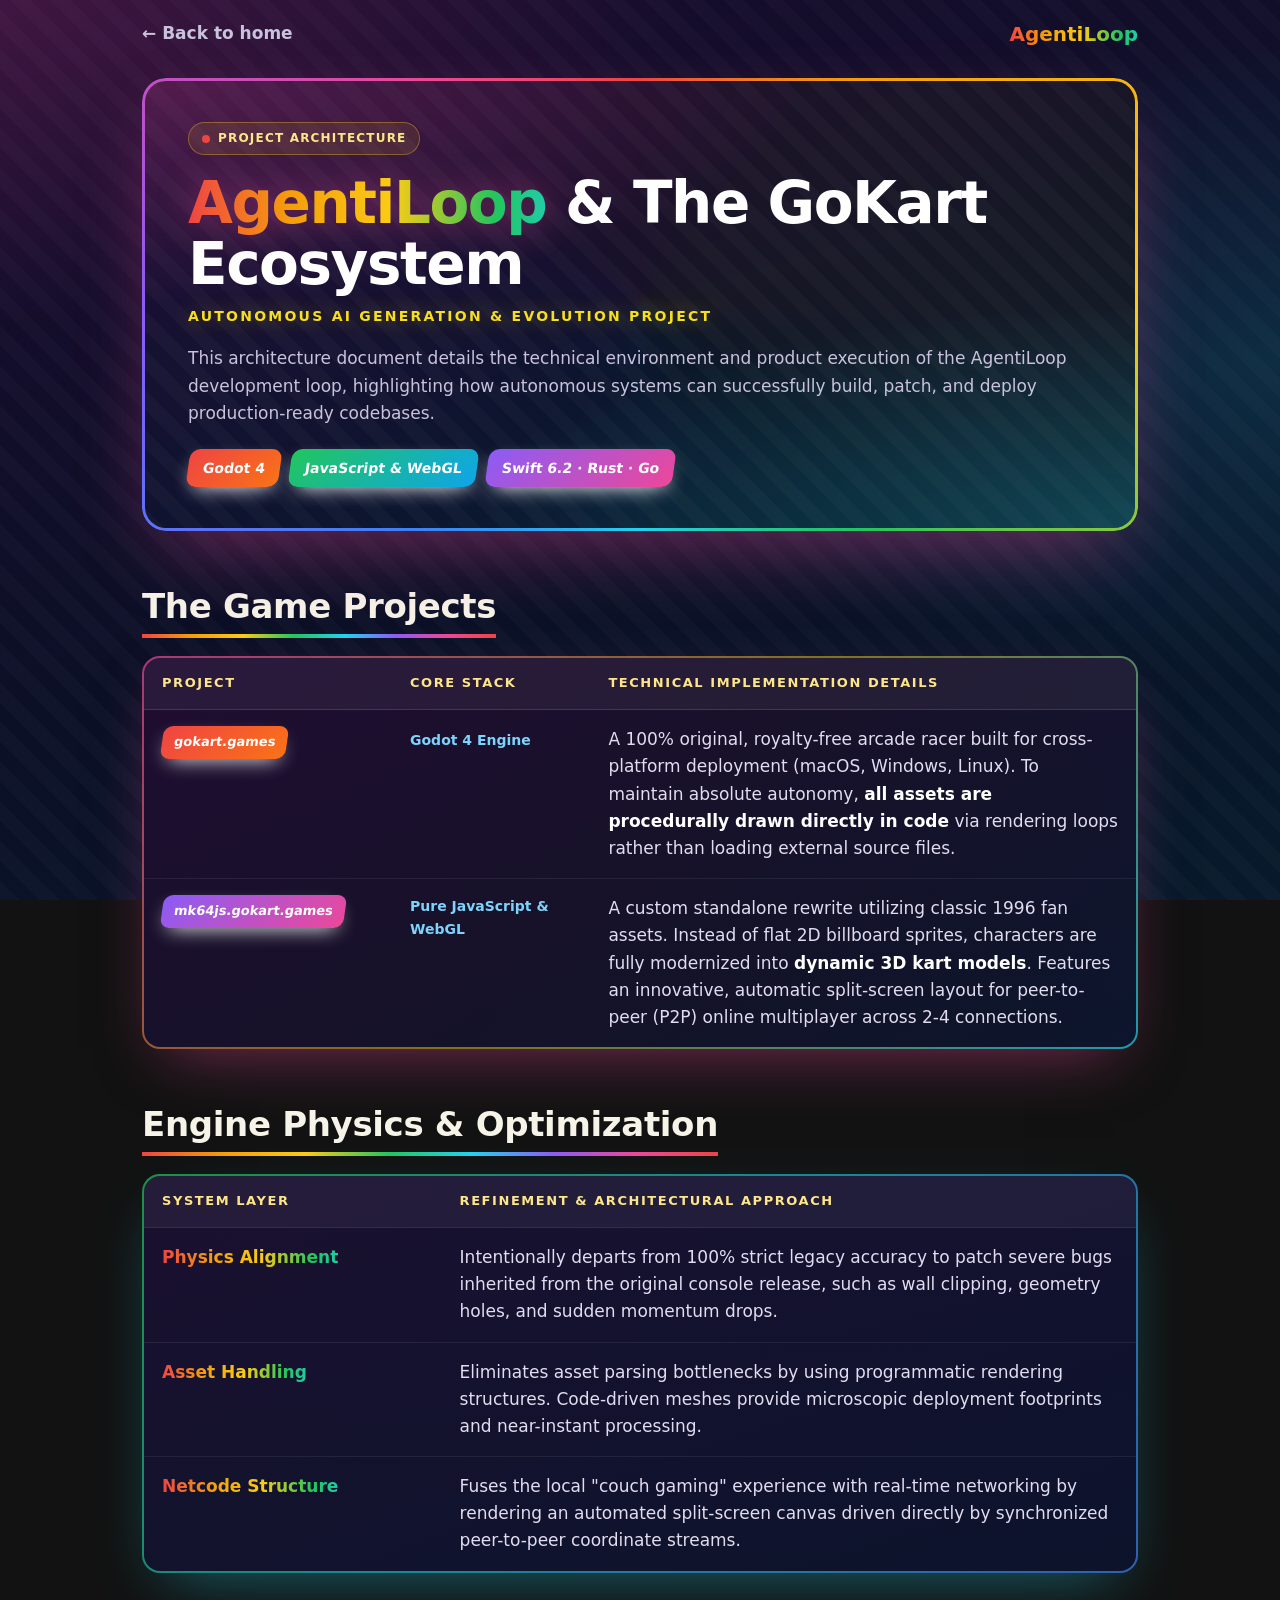
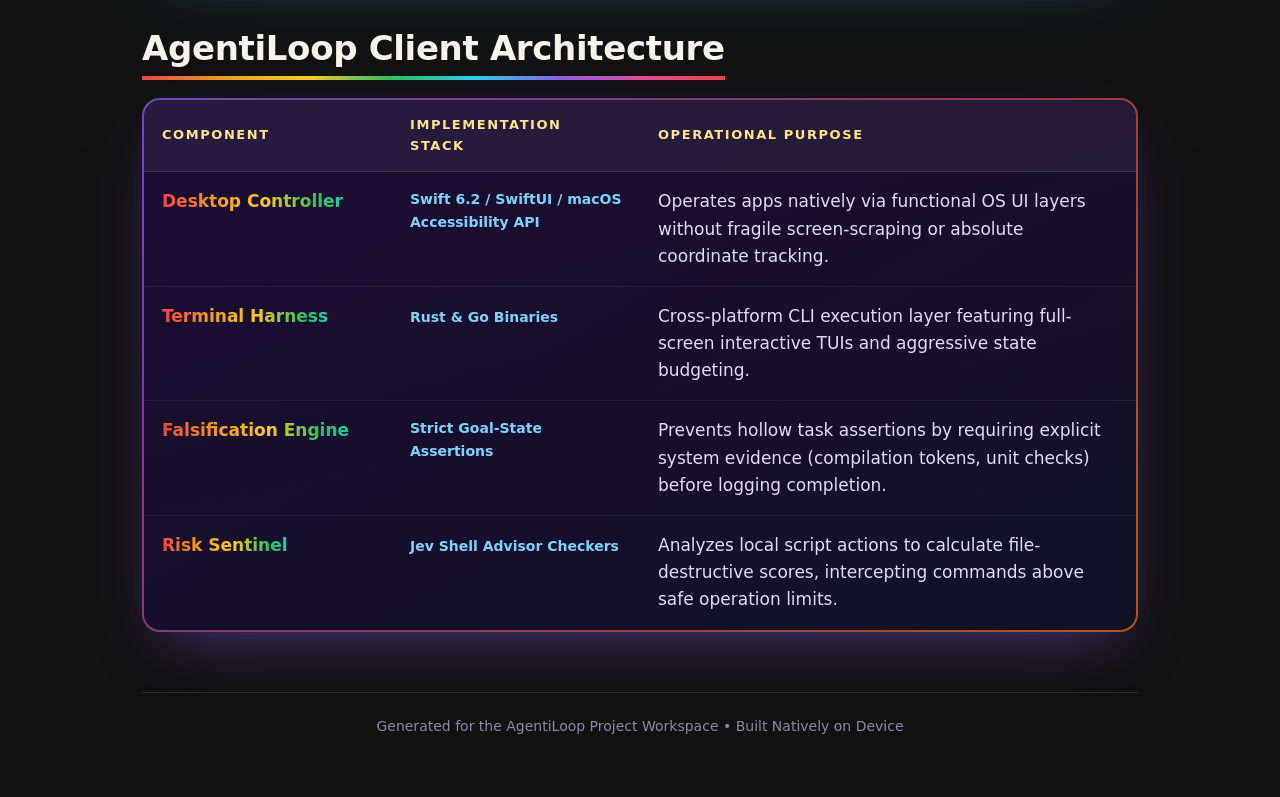
==== website/public/architecture.html @ 2c7065db "Website: AgentiLoop & GoKart ecosystem architecture page (/architecture) in the rainbow mk-card styl" ====
<!DOCTYPE html>
<html lang="en">
<head>
<meta charset="UTF-8">
<meta name="viewport" content="width=device-width, initial-scale=1">
<meta name="color-scheme" content="dark">
<title>AgentiLoop &amp; The GoKart Ecosystem: Project Architecture</title>
<meta name="description" content="How the AgentiLoop development loop built GoKart (Godot 4) and MarioKart64JS (JavaScript &amp; WebGL): the game projects, engine physics and the AgentiLoop client architecture.">
<meta name="author" content="AgentiLoop">
<meta name="robots" content="index, follow">
<meta name="theme-color" content="#1a0b2e">
<meta property="og:title" content="AgentiLoop &amp; The GoKart Ecosystem">
<meta property="og:description" content="Autonomous AI generation &amp; evolution project: GoKart, MarioKart64JS and the AgentiLoop client architecture.">
<meta property="og:type" content="article">
<meta property="og:url" content="https://gokart.games/architecture">
<link rel="icon" type="image/svg+xml" href="/favicon.svg">
<link rel="canonical" href="https://gokart.games/architecture">
<style>
:root{--ink:#f6f3e8;--mut:#c9c2dc;--line:rgba(255,255,255,.12);--rb:linear-gradient(90deg,#ef4444,#f59e0b,#facc15,#22c55e,#22d3ee,#8b5cf6,#ec4899,#ef4444)}
*{box-sizing:border-box}
body{margin:0;color:var(--ink);font:17px/1.6 ui-rounded,"SF Pro Rounded",system-ui,-apple-system,"Segoe UI",Roboto,sans-serif;background:radial-gradient(90% 60% at 0% 0%,rgba(236,72,153,.18),transparent 60%),radial-gradient(90% 60% at 100% 40%,rgba(34,211,238,.14),transparent 60%),repeating-linear-gradient(45deg,rgba(255,255,255,.018) 0 14px,transparent 14px 28px),linear-gradient(160deg,#1a0b2e,#0b1026 55%,#071a2b);background-attachment:fixed;min-height:100vh}
a{color:#38d2ff}
.top{display:flex;justify-content:space-between;align-items:center;gap:12px;max-width:1040px;margin:0 auto;padding:18px 22px}
.back{color:var(--mut);text-decoration:none;font-weight:700}
.back:hover{color:#fff}
.brand{font-weight:900;font-size:20px;background:var(--rb);background-size:200% auto;-webkit-background-clip:text;background-clip:text;color:transparent;animation:shine 4s linear infinite;text-decoration:none}
.wrap{max-width:1040px;margin:0 auto;padding:10px 22px 60px}
@property --ang{syntax:"<angle>";initial-value:0deg;inherits:false}
.card{position:relative;padding:44px 46px;border-radius:24px;overflow:hidden;isolation:isolate;box-shadow:0 30px 80px -20px rgba(236,72,153,.45),0 0 0 1px rgba(255,255,255,.06) inset}
.card::before{content:"";position:absolute;inset:0;z-index:-2;border-radius:inherit;background:conic-gradient(from var(--ang),#ef4444,#f59e0b,#facc15,#22c55e,#22d3ee,#3b82f6,#8b5cf6,#ec4899,#ef4444);animation:spin 6s linear infinite}
.card::after{content:"";position:absolute;inset:3px;z-index:-1;border-radius:21px;background:radial-gradient(120% 90% at 0% 0%,rgba(236,72,153,.25),transparent 55%),radial-gradient(120% 90% at 100% 100%,rgba(34,211,238,.2),transparent 55%),repeating-linear-gradient(45deg,rgba(255,255,255,.025) 0 14px,transparent 14px 28px),linear-gradient(160deg,rgba(26,11,46,.96),rgba(11,16,38,.96) 60%,rgba(7,26,43,.96))}
@keyframes spin{to{--ang:360deg}}
@keyframes shine{to{background-position:200% center}}
@keyframes lights{0%{background:#ef4444}33%{background:#facc15}66%{background:#22c55e}}
.tag{display:inline-flex;align-items:center;gap:8px;font-size:12px;font-weight:800;letter-spacing:.1em;text-transform:uppercase;color:#fde68a;background:rgba(250,204,21,.1);border:1px solid rgba(250,204,21,.35);padding:6px 13px;border-radius:999px}
.dot{width:8px;height:8px;border-radius:50%;background:#ef4444;animation:lights 1.8s steps(1) infinite}
h1{font-size:clamp(34px,5.4vw,58px);line-height:1.05;letter-spacing:-.025em;margin:18px 0 10px;font-weight:900;color:#fff}
.rainbow{background:var(--rb);background-size:200% auto;-webkit-background-clip:text;background-clip:text;color:transparent;animation:shine 4s linear infinite;filter:drop-shadow(0 0 18px rgba(236,72,153,.45))}
.subtitle{margin:0 0 18px;font-weight:800;text-transform:uppercase;letter-spacing:.16em;font-size:14px;color:#f7df1e;text-shadow:0 0 22px rgba(247,223,30,.45)}
p{color:var(--mut);margin:0 0 22px}
.chips{display:flex;flex-wrap:wrap;gap:10px}
.chip{font-size:14px;font-weight:800;padding:8px 15px;border-radius:10px;color:#fff;transform:skewX(-8deg);box-shadow:0 8px 20px -8px currentColor}
.a{background:linear-gradient(135deg,#ef4444,#f97316)}
.b{background:linear-gradient(135deg,#22c55e,#0ea5e9)}
.c{background:linear-gradient(135deg,#8b5cf6,#ec4899)}
h2{font-size:clamp(24px,3.4vw,34px);line-height:1.15;margin:56px 0 18px;letter-spacing:-.01em;display:inline-block;padding-bottom:8px;border-bottom:4px solid transparent;border-image:var(--rb) 1}
.tbl{border-radius:18px;padding:2px;background:linear-gradient(135deg,rgba(236,72,153,.7),rgba(250,204,21,.5),rgba(34,211,238,.7));box-shadow:0 24px 60px -24px rgba(236,72,153,.5)}
.s2 .tbl{background:linear-gradient(135deg,rgba(34,197,94,.7),rgba(34,211,238,.6),rgba(59,130,246,.7));box-shadow:0 24px 60px -24px rgba(34,211,238,.45)}
.s3 .tbl{background:linear-gradient(135deg,rgba(139,92,246,.75),rgba(236,72,153,.6),rgba(249,115,22,.7));box-shadow:0 24px 60px -24px rgba(139,92,246,.5)}
table{width:100%;border-collapse:collapse;border-radius:16px;overflow:hidden;background:linear-gradient(160deg,rgba(26,11,46,.96),rgba(11,16,38,.96))}
th{text-align:left;padding:15px 18px;font-size:13px;font-weight:800;text-transform:uppercase;letter-spacing:.12em;color:#fde68a;background:rgba(255,255,255,.05);border-bottom:1px solid var(--line)}
td{padding:16px 18px;vertical-align:top;color:#e2dcf0;border-bottom:1px solid rgba(255,255,255,.07)}
tr:last-child td{border-bottom:0}
tbody tr{transition:background .2s}
tbody tr:hover{background:linear-gradient(90deg,rgba(236,72,153,.14),rgba(34,211,238,.08))}
td strong{color:#fff}
td:first-child strong{background:var(--rb);background-size:200% auto;-webkit-background-clip:text;background-clip:text;color:transparent}
.badge{display:inline-block;font-size:13px;font-weight:800;padding:6px 12px;border-radius:9px;color:#fff;transform:skewX(-8deg);white-space:nowrap;text-decoration:none;box-shadow:0 8px 20px -8px currentColor}
.badge:hover{filter:brightness(1.15)}
.stack{display:inline-block;font-size:14px;font-weight:700;color:#7dd3fc}
footer{margin-top:60px;padding-top:22px;text-align:center;font-size:14px;color:#8f86ab;border-top:1px solid var(--line)}
@media(max-width:720px){.card{padding:30px 22px}thead{display:none}table,tbody,tr,td{display:block;width:100%}tr{padding:12px 0;border-bottom:1px solid rgba(255,255,255,.1)}td{border:0;padding:6px 18px}td[data-l]::before{content:attr(data-l);display:block;font-size:11px;font-weight:800;letter-spacing:.12em;text-transform:uppercase;color:#fde68a}}
@media(prefers-reduced-motion:reduce){.card::before,.rainbow,.dot,.brand,td:first-child strong{animation:none}}
</style>
</head>
<body>
<header class="top">
  <a class="back" href="/">&larr; Back to home</a>
  <a class="brand" href="https://agentiloop.ai">AgentiLoop</a>
</header>

<main class="wrap">
  <section class="card">
    <span class="tag"><span class="dot"></span>Project Architecture</span>
    <h1><span class="rainbow">AgentiLoop</span> &amp; The GoKart Ecosystem</h1>
    <p class="subtitle">Autonomous AI Generation &amp; Evolution Project</p>
    <p>This architecture document details the technical environment and product execution of the AgentiLoop development loop, highlighting how autonomous systems can successfully build, patch, and deploy production-ready codebases.</p>
    <div class="chips">
      <span class="chip a">Godot 4</span>
      <span class="chip b">JavaScript &amp; WebGL</span>
      <span class="chip c">Swift 6.2 &middot; Rust &middot; Go</span>
    </div>
  </section>

  <section class="s1">
    <h2>The Game Projects</h2>
    <div class="tbl"><table>
      <thead><tr><th style="width:25%">Project</th><th style="width:20%">Core Stack</th><th style="width:55%">Technical Implementation Details</th></tr></thead>
      <tbody>
        <tr>
          <td data-l="Project"><a class="badge a" href="https://gokart.games/">gokart.games</a></td>
          <td data-l="Core Stack"><span class="stack">Godot 4 Engine</span></td>
          <td data-l="Details">A 100% original, royalty-free arcade racer built for cross-platform deployment (macOS, Windows, Linux). To maintain absolute autonomy, <strong>all assets are procedurally drawn directly in code</strong> via rendering loops rather than loading external source files.</td>
        </tr>
        <tr>
          <td data-l="Project"><a class="badge c" href="https://mk64js.gokart.games/">mk64js.gokart.games</a></td>
          <td data-l="Core Stack"><span class="stack">Pure JavaScript &amp; WebGL</span></td>
          <td data-l="Details">A custom standalone rewrite utilizing classic 1996 fan assets. Instead of flat 2D billboard sprites, characters are fully modernized into <strong>dynamic 3D kart models</strong>. Features an innovative, automatic split-screen layout for peer-to-peer (P2P) online multiplayer across 2-4 connections.</td>
        </tr>
      </tbody>
    </table></div>
  </section>

  <section class="s2">
    <h2>Engine Physics &amp; Optimization</h2>
    <div class="tbl"><table>
      <thead><tr><th style="width:30%">System Layer</th><th style="width:70%">Refinement &amp; Architectural Approach</th></tr></thead>
      <tbody>
        <tr><td data-l="System Layer"><strong>Physics Alignment</strong></td><td data-l="Approach">Intentionally departs from 100% strict legacy accuracy to patch severe bugs inherited from the original console release, such as wall clipping, geometry holes, and sudden momentum drops.</td></tr>
        <tr><td data-l="System Layer"><strong>Asset Handling</strong></td><td data-l="Approach">Eliminates asset parsing bottlenecks by using programmatic rendering structures. Code-driven meshes provide microscopic deployment footprints and near-instant processing.</td></tr>
        <tr><td data-l="System Layer"><strong>Netcode Structure</strong></td><td data-l="Approach">Fuses the local "couch gaming" experience with real-time networking by rendering an automated split-screen canvas driven directly by synchronized peer-to-peer coordinate streams.</td></tr>
      </tbody>
    </table></div>
  </section>

  <section class="s3">
    <h2>AgentiLoop Client Architecture</h2>
    <div class="tbl"><table>
      <thead><tr><th style="width:25%">Component</th><th style="width:25%">Implementation Stack</th><th style="width:50%">Operational Purpose</th></tr></thead>
      <tbody>
        <tr><td data-l="Component"><strong>Desktop Controller</strong></td><td data-l="Stack"><span class="stack">Swift 6.2 / SwiftUI / macOS Accessibility API</span></td><td data-l="Purpose">Operates apps natively via functional OS UI layers without fragile screen-scraping or absolute coordinate tracking.</td></tr>
        <tr><td data-l="Component"><strong>Terminal Harness</strong></td><td data-l="Stack"><span class="stack">Rust &amp; Go Binaries</span></td><td data-l="Purpose">Cross-platform CLI execution layer featuring full-screen interactive TUIs and aggressive state budgeting.</td></tr>
        <tr><td data-l="Component"><strong>Falsification Engine</strong></td><td data-l="Stack"><span class="stack">Strict Goal-State Assertions</span></td><td data-l="Purpose">Prevents hollow task assertions by requiring explicit system evidence (compilation tokens, unit checks) before logging completion.</td></tr>
        <tr><td data-l="Component"><strong>Risk Sentinel</strong></td><td data-l="Stack"><span class="stack">Jev Shell Advisor Checkers</span></td><td data-l="Purpose">Analyzes local script actions to calculate file-destructive scores, intercepting commands above safe operation limits.</td></tr>
      </tbody>
    </table></div>
  </section>

  <footer>Generated for the AgentiLoop Project Workspace &bull; Built Natively on Device</footer>
</main>
</body>
</html>
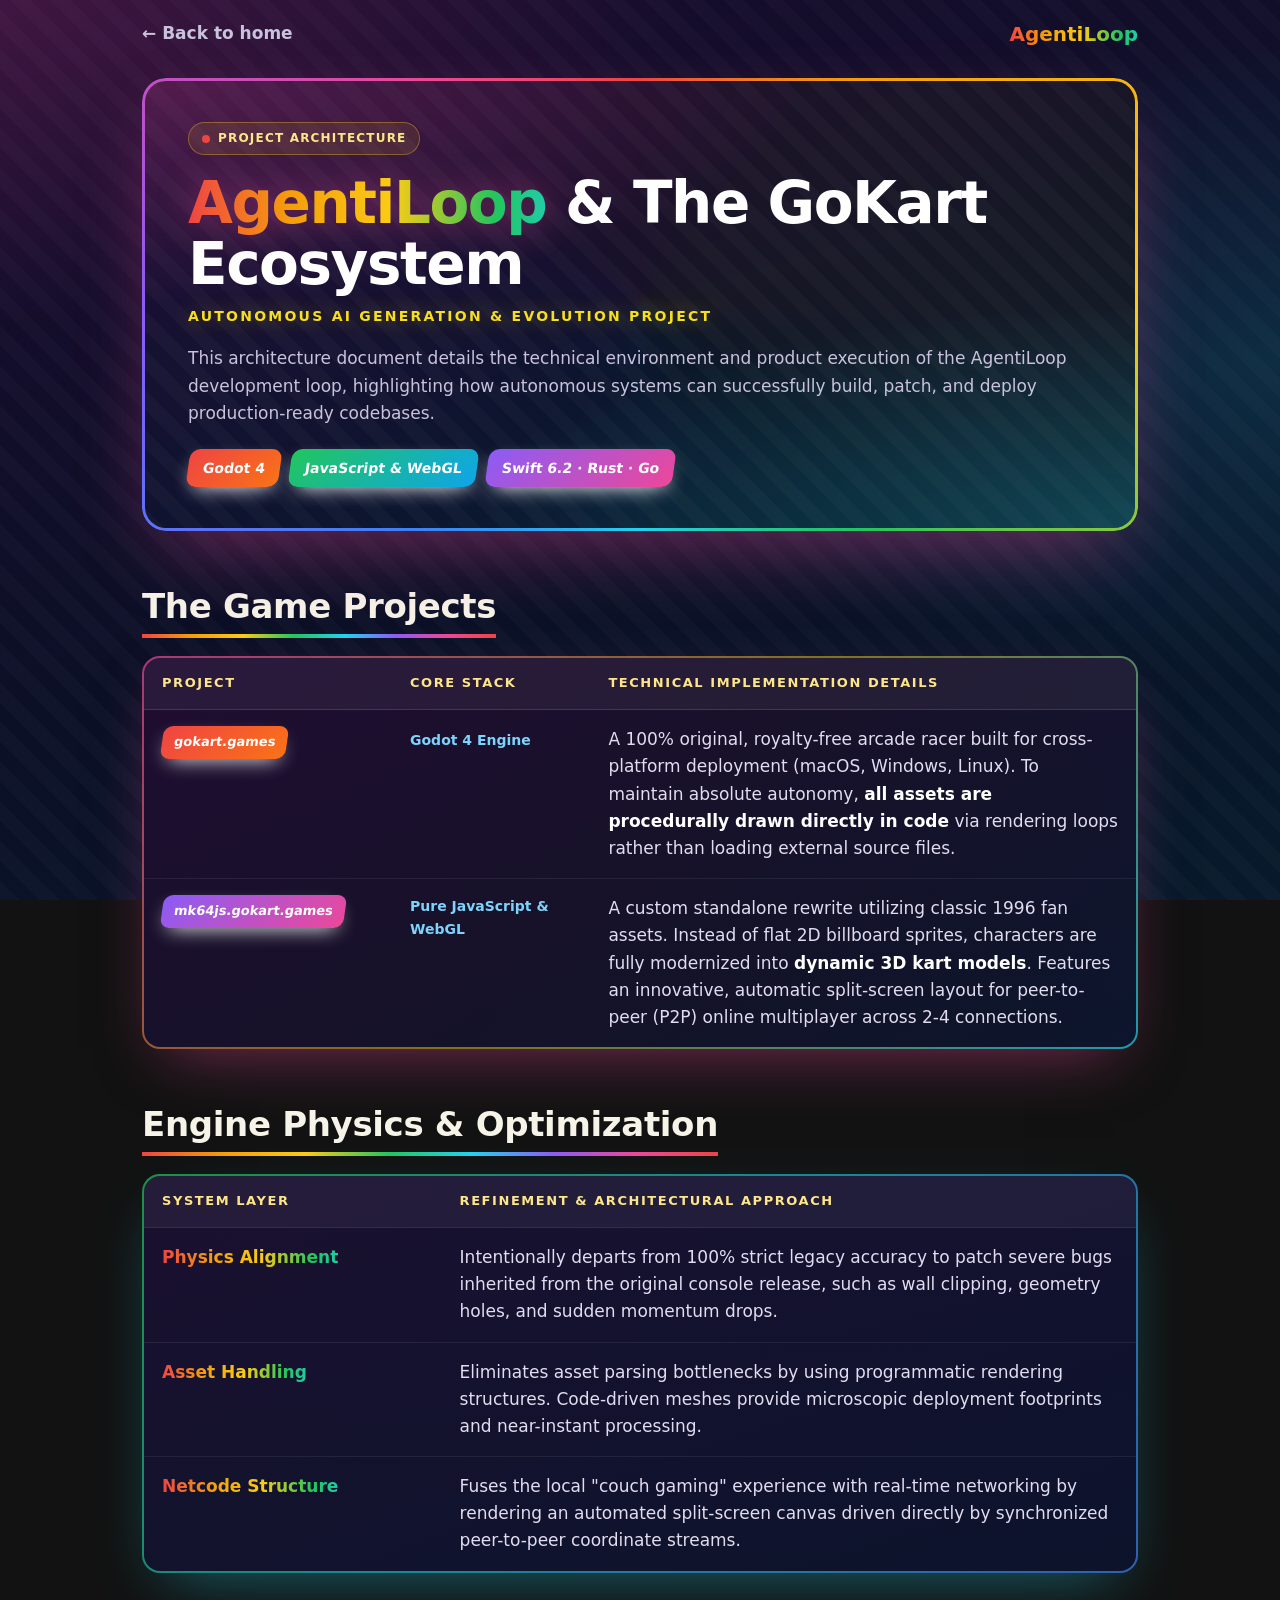
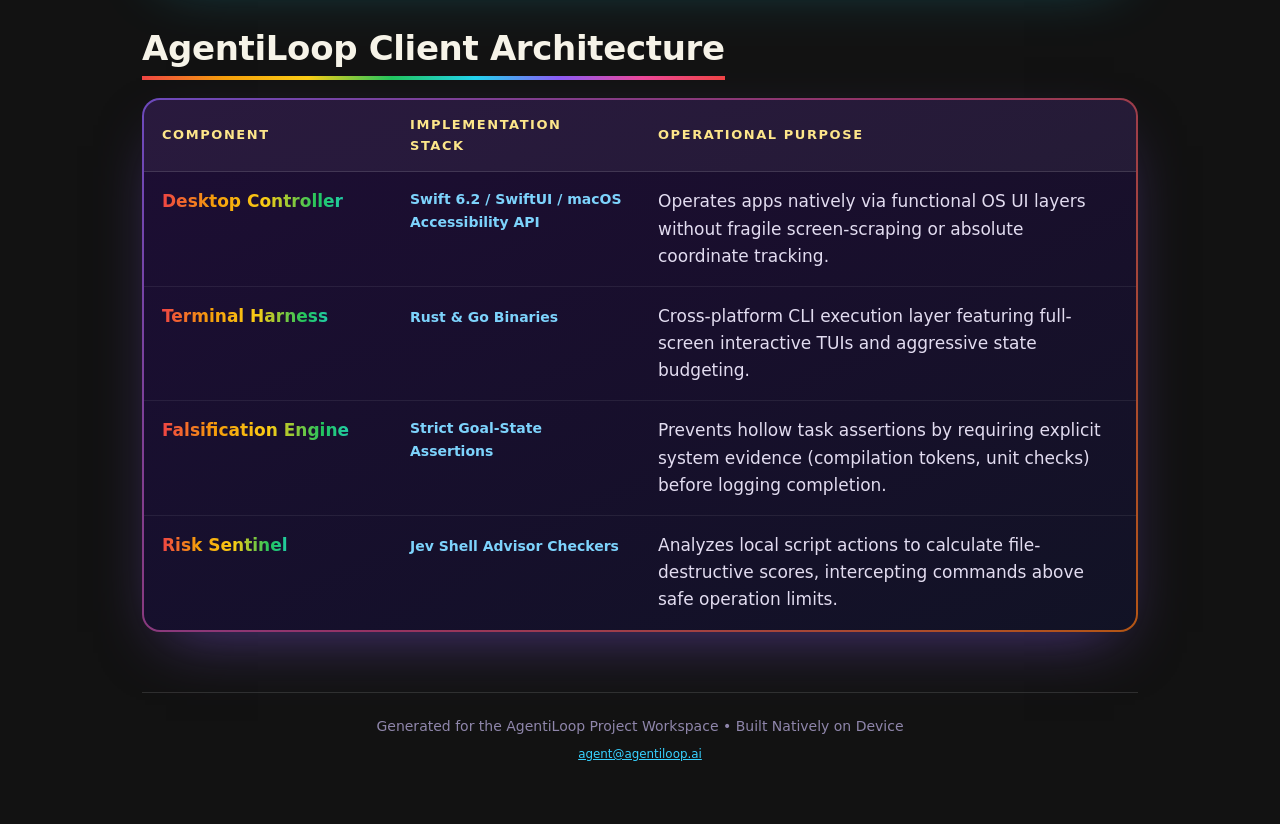
==== commit 6250b727: "Backlink to agentiloop.ai and use agent@agentiloop.ai as contact email" ====
--- a/website/public/architecture.html
+++ b/website/public/architecture.html
@@ -126,7 +126,8 @@
     </table></div>
   </section>
 
-  <footer>Generated for the AgentiLoop Project Workspace &bull; Built Natively on Device</footer>
+  <footer>Generated for the AgentiLoop Project Workspace &bull; Built Natively on Device<div class="agentiloop-backlink" style="margin-top:8px;font-size:.85em"><a href="mailto:agent@agentiloop.ai">agent@agentiloop.ai</a></div>
+</footer>
 </main>
 </body>
 </html>
